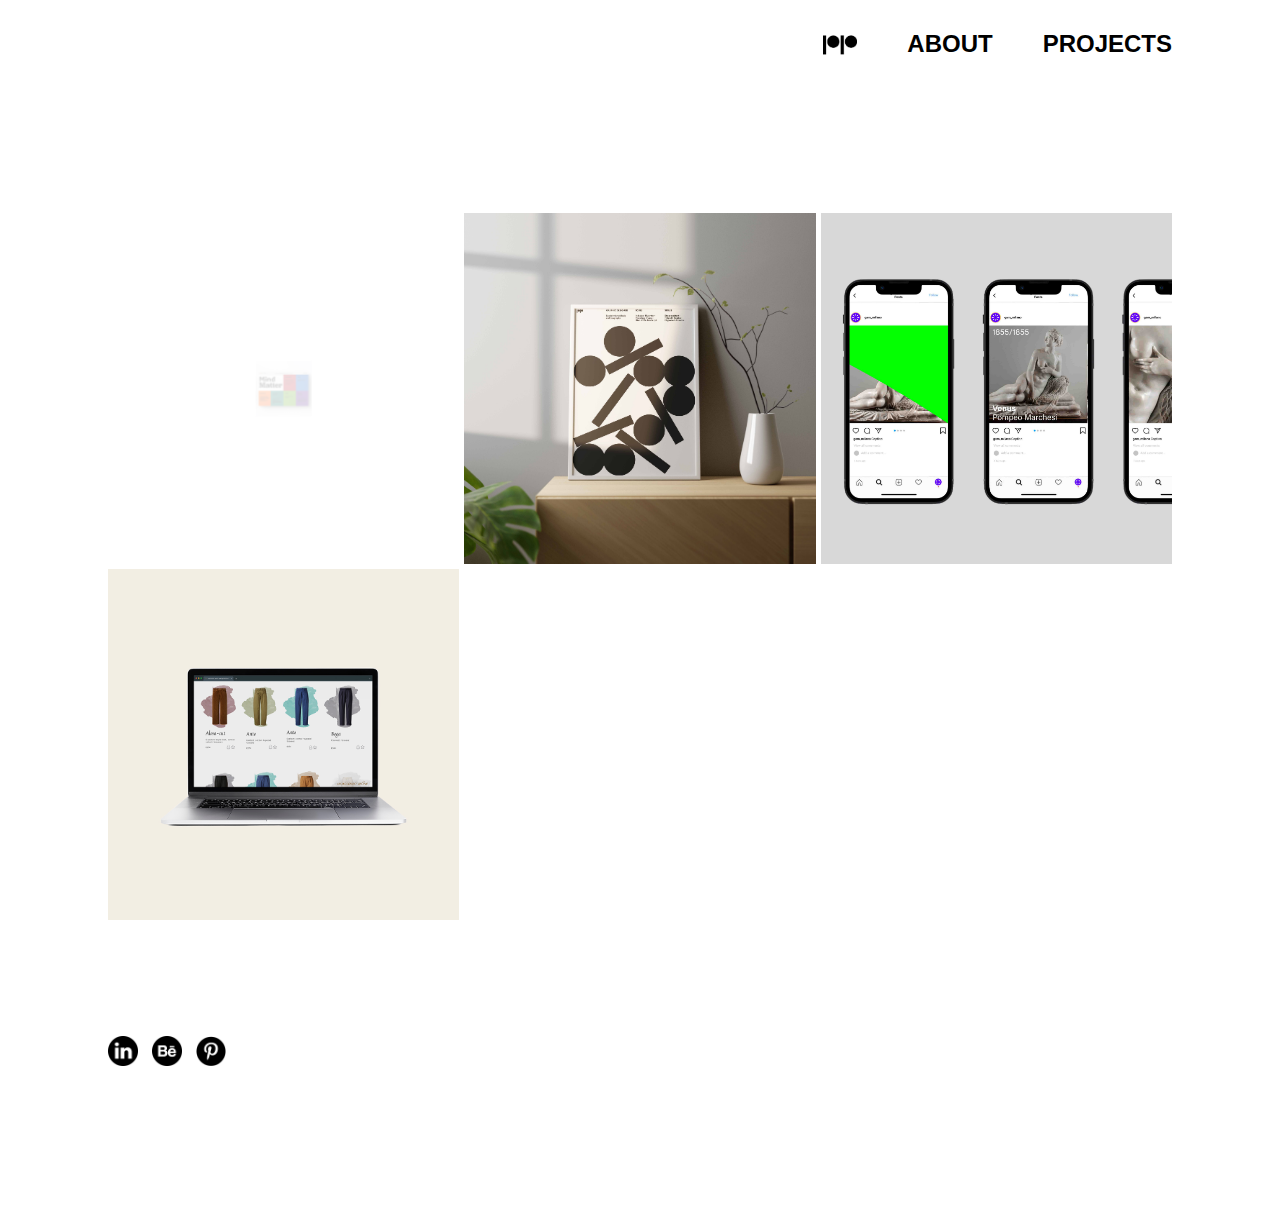
==== index.html @ 02b0bf31 "deleted contact page" ====
<!DOCTYPE html>
<html lang="en">
<head>
  <meta charset="UTF-8">
  <meta http-equiv="X-UA-Compatible" content="IE=edge">
  <meta name="viewport" content="width=device-width, initial-scale=1.0">
  <title>Pauline Peeters</title>
  <link rel="stylesheet" href="style.css">
  <script src="https://cdnjs.cloudflare.com/ajax/libs/gsap/3.10.4/gsap.min.js"></script>
</head>

<div class="wrapper">
<body>
  <header> 
    <nav>
      <a href="index.html"> <img class="logo-header" src="Images/PP/logo.png" alt="pauline peeters"></a>
      <h2><a href="about.html">about</a></h2>
      <h2><a href="index.html">projects</a></h2>
     </nav> 
  </header>

  <main>
    <div class="project-overview"> 
      <img src="Images/MM/COVER.jpg" alt="online magazien - mind matter" class="project-overview-img four">
        <a href="projects/mm.html" class="overlay p4">
          <div class="project-gallery-text"> <div class="hover-title"> Mind Matter </br> 2022 </div> <div class="hover-text"> Printed and online magazine to
            help parents and their children, who struggle with mental health issues. </div></div>
          </a>

        <img src="Images/PP/poster.jpg" alt="personal identity" class="project-overview-img three">
        <a href="projects/pp.html" class="overlay p3">
          <div class="project-gallery-text"> <div class="hover-title"> Personal Identity </br> 2022 </div> <div class="hover-text"> Visual way of expressing my
            personal work. </div></div>
          </a>

        <img src="Images/GAM/COVER.jpg" alt="galleria d'arte moderna new identity" class="project-overview-img two">
        <a href="projects/gam.html" class="overlay p2">
          <div class="project-gallery-text"> <div class="hover-title"> Galleria d'Arte Moderna </br> 2022 </div> <div class="hover-text"> New identity request for the modern
            art museum in Milano. </div></div>
          </a>

        <img src="Images/M/COVER.jpg" alt="redesign of the e-commerce for massimo alba" class="project-overview-img one">
        <a href="projects/m.html" class="overlay p1">
          <div class="project-gallery-text"> <div class="hover-title"> Massimo Alba </br> 2022 </div> <div class="hover-text"> A redesign proposal for the e-commerce of massimoalba.com. </div> </div>
        </a>
    </div>
  </main>

  <footer>
    <ul>
      <li> <a href="https://www.linkedin.com/in/pauline-peeters-bb622120a/" target="_blank"> <img src="icons/LinkdIn.png" alt="LindIn" height="30px"></a></li>
      <li> <a href="https://www.behance.net/ppportfolio" target="_blank"> <img  src="icons/Behance.png" alt="Behance" height="30px"> </a></li>
      <li> <a href="https://www.pinterest.com/paulinepeeterss/_saved/" target="_blank"> <img src="icons/Pinterest.png" alt="Pinterest" height="30px"></a></li>
    </ul>
  </footer>

  <script>
    var gridTimeline = new gsap.timeline();
    gridTimeline.from(".one",{duration: .1,delay: .01, scale: 0, opacity: 0, ease: "ease.out"}),0;
    gridTimeline.from(".two",{duration: .3,delay: .01, scale: 0, opacity: 0, ease: "ease.out"}),0.1;
    gridTimeline.from(".three",{duration: .3,delay: .01, scale: 0, opacity: 0, ease: "ease.out"}),0.2;
    gridTimeline.from(".four",{duration: .3,delay: .01, scale: 0, opacity: 0, ease: "ease.out"}),0.3;
  </script>

</body>
</div>
---- style.css ----
:root {
  --color-purple: blueviolet;
  --font-size-small: 16px;
  --font-size-big: 24px;
}

@media (max-width: 750px) {
  :root {
    --font-size-small: 12px;
    --font-size-big: 20px;
  }
}

.wrapper {
  margin: 100px;
  margin-top: 10px;

  font-family: -apple-system, BlinkMacSystemFont, 'Segoe UI', Roboto, Oxygen, Ubuntu, Cantarell, 'Open Sans', 'Helvetica Neue', sans-serif;
  /* cursor: none; */
}

@media (max-width: 750px) {
  .wrapper {
    margin: 50px;
    margin-top: 5px;
  }
}

header {
  display: block;
  
  padding-left: 20px;
  padding-bottom: 15vh;
}

.logo-header {
  /* display: flex;
  justify-content: flex-start; */
  padding-top: 20px;
  
  height: 30px;
  width: auto;
}

nav {
  display: flex;
  justify-content: flex-end;
} 

@media (max-width: 750px) {
  nav {
    display: block;
    text-align: right;
  }
}

nav a {
  margin-left: 50px;
}

@media (max-width: 750px) {
  nav a {
    margin: 10px;
  }
}

a {
  color: black;
  text-decoration: none;
}

a:hover {
  color: blueviolet;
  text-decoration: none;
}

a:after {
  color: black;
  text-decoration: none;
}

h1 {  
  display: flex;
  flex-flow: column;
  flex-grow: 1;
}

h2 {
  font-size: var(--font-size-big);
  text-transform: uppercase;
  font-weight: bold;
}

.project-overview {
  position: relative;
  display: grid;

  grid-template-columns: repeat(3, 1fr);
  gap: 5px;
}

@media (max-width: 750px) {
  .project-overview {
    grid-template-columns: repeat(1, 1fr);
  }
}

.project-overview-img {
  display: block;
  width: 100%;
}

/* hover on overview */
.overlay {
  position: absolute;

  width: 100%;
  height: 100%;

  background-color: white;
  color: black;
  opacity: 0;
  transition: .5s ease;
}

a:hover .project-gallery-text {
  color: black;
}

.p4 {
  grid-column: 1/2;
  grid-row: 1/2;
}

@media (max-width: 750px) {
  .p4 {
    grid-row: 1/2;
  }
}

.p3 {
  grid-column: 2/3;
  grid-row: 1/2;
}

@media (max-width: 750px) {
  .p3 {
    grid-column: 1/2;
    grid-row: 2/3;
  }
}

.p2 {
  grid-column: 3/4;
  grid-row: 1/2;
}

@media (max-width: 750px) {
  .p2 {
    grid-column: 1/2;
    grid-row: 3/4;
  }
}

.p1 {
  grid-column: 1/2;
  grid-row: 2/3;
}

@media (max-width: 750px) {
  .p1 {
    grid-column: 1/2;
    grid-row: 4/5;
  }
}

.overlay:hover {
  opacity: 1;
}

.project-gallery-text {
  padding: 20px;
  font-size: var(--font-size-small);
}

.hover-title {
  font-weight: bold;
}

.hover-text {
  padding-top: 20px;
}

/* PROJECT PAGE */
img {
  width: 100%;
}

.concept {  
  padding-top: 10vh;
  width: 65%;

  font-size: var(--font-size-big);
}

@media (max-width: 750px) { 
  .concept {  
  width: 100%;
  }
}

/* image grid */
.project-gallery {
  display: grid; 
  width: 100%;

  grid-template-columns: repeat(6, 1fr);
  gap: 20px;
}

.project-gallery-box-one {
  grid-column-start: 1;
  grid-column-end: 7;
}

/* 2 /Images next to eachother */
.project-gallery-box-two-first {
  grid-column-start: 1;
  grid-column-end: 4;
}

.project-gallery-box-two-second {
  grid-column-start: 4;
  grid-column-end: 7;
}

/* 3 /Images next to eachother */
.project-gallery-box-three-first {
  grid-column-start: 1;
  grid-column-end: 3;
}

.project-gallery-box-three-second {
  grid-column-start: 3;
  grid-column-end: 5;
}

.project-gallery-box-three-third {
  grid-column-start: 5;
  grid-column-end: 7;
}

.img-caption {
  margin: 0;
  
  color: rgb(181, 181, 181);
  font-size: 12px;
}

@media (max-width: 750px) { 
  .img-caption {  
    font-size: 9px;
  }
}

.extra-links {
  padding-top: 15vh;
  /* padding-bottom: 25vh; */

  font-size: var(--font-size-big);
  text-align: right;
  line-height: 9px;
}

h3 {
  margin-bottom: 15px;

  font-size: var(--font-size-big);
  text-transform: uppercase;
  font-weight: bold;
}

h4 {
  margin:0;

  font-size: var(--font-size-small);
  text-transform: uppercase;
  font-weight: bold;
}

.about {
  display: flex;
  flex-flow: column;
  flex-grow: 1;

  width: 65%;

  font-size: var(--font-size-big);
}

@media (max-width: 800px) { 
  .about {  
    width: 100%;
  }
}

.info {
  display: grid;

  grid-template-columns: repeat(4, 1fr);
  gap: 50px;

  font-size: var(--font-size-small);
}

@media (max-width: 750px) {
  .info {  
    grid-template-columns: repeat(2, 1fr);
  }
}

.resume{ 
  padding-top: 20vh;
}

.resume p {
  margin-top: 0;
  margin-bottom: 5px;
}

.resume-info {
  padding-bottom: 30px;
}

.resume-info-text {
  padding-top: 15px;
}

footer {
  display: flex;
  padding-top: 50px;

  font-size: 50px;
}

ul {
  list-style-type: none;
  padding: 0;

}

ul li{
  display: inline-table;
}

.previous {
  color: black;
}

.next {
  color: black;
}

@media (max-width: 750px) { 
  .footer {  
    font-size: 9px;
  }
}
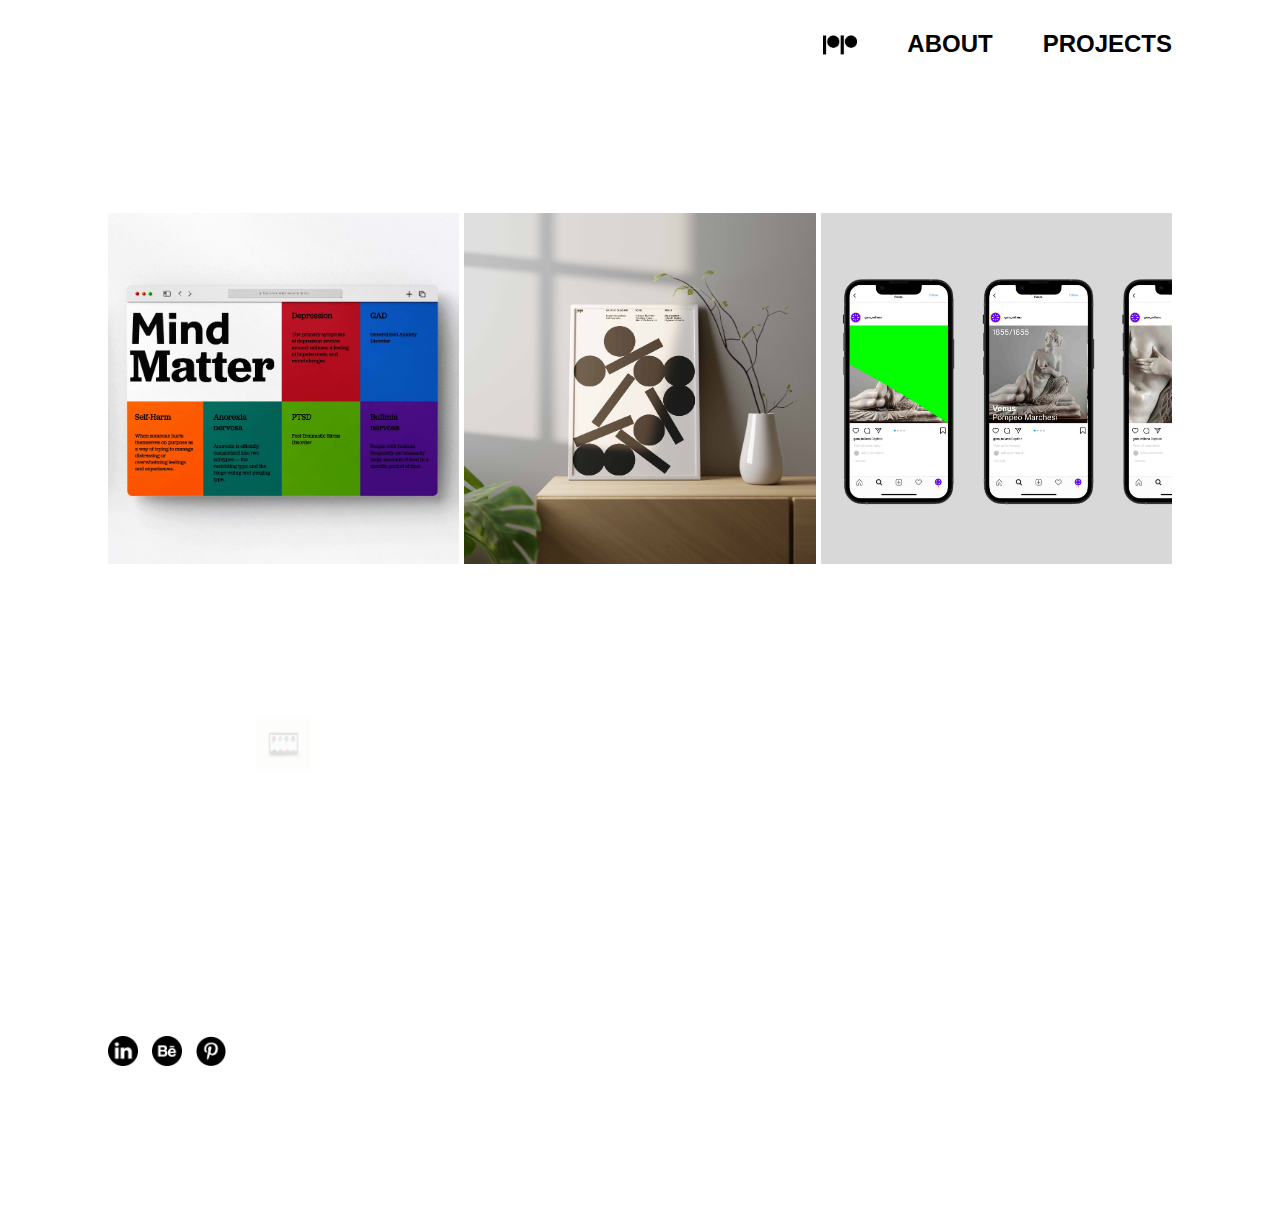
==== commit cd510245: "animation" ====
--- a/index.html
+++ b/index.html
@@ -56,10 +56,10 @@
 
   <script>
     var gridTimeline = new gsap.timeline();
-    gridTimeline.from(".one",{duration: .1,delay: .01, scale: 0, opacity: 0, ease: "ease.out"}),0;
-    gridTimeline.from(".two",{duration: .3,delay: .01, scale: 0, opacity: 0, ease: "ease.out"}),0.1;
-    gridTimeline.from(".three",{duration: .3,delay: .01, scale: 0, opacity: 0, ease: "ease.out"}),0.2;
-    gridTimeline.from(".four",{duration: .3,delay: .01, scale: 0, opacity: 0, ease: "ease.out"}),0.3;
+    gridTimeline.from(".four",{duration: .1,delay: .01, scale: 0, opacity: 0, ease: "ease.out"}),0;
+    gridTimeline.from(".three",{duration: .3,delay: .01, scale: 0, opacity: 0, ease: "ease.out"}),0.1;
+    gridTimeline.from(".two",{duration: .3,delay: .01, scale: 0, opacity: 0, ease: "ease.out"}),0.2;
+    gridTimeline.from(".one",{duration: .3,delay: .01, scale: 0, opacity: 0, ease: "ease.out"}),0.3;
   </script>
 
 </body>
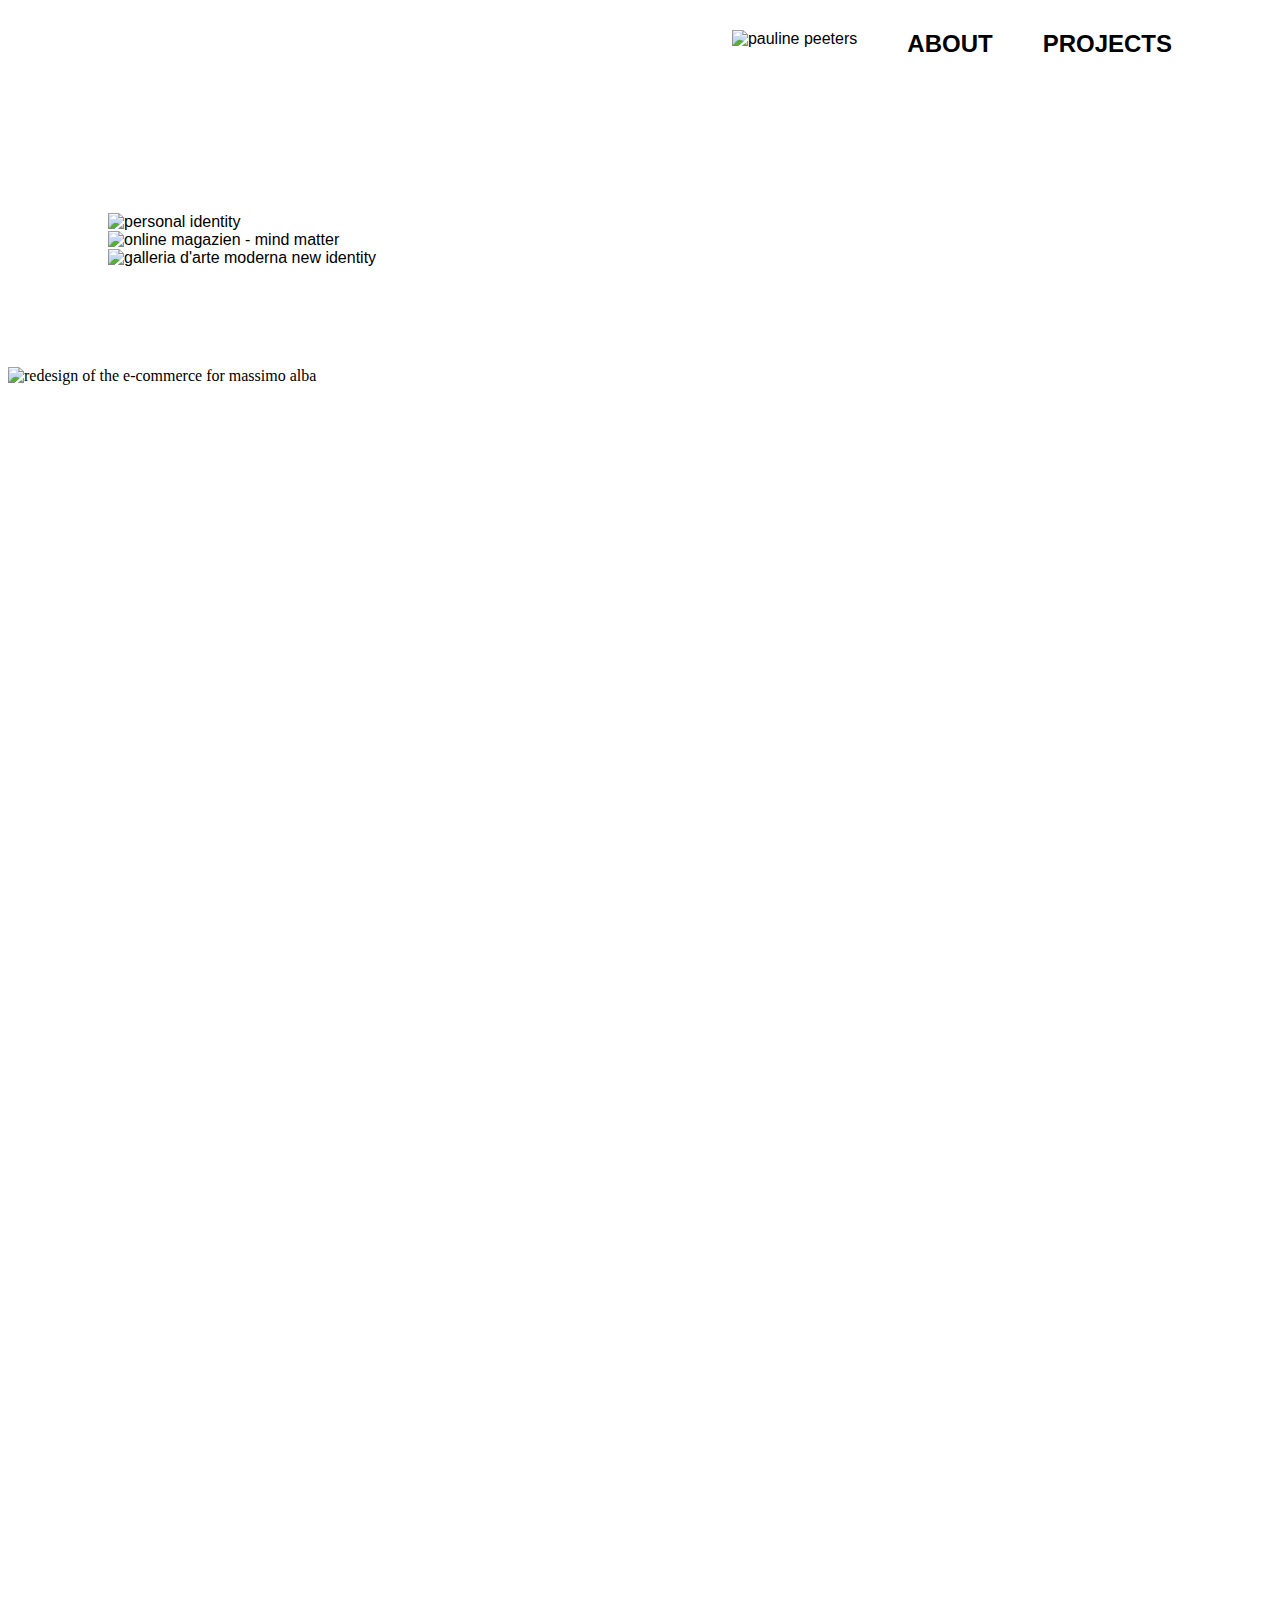
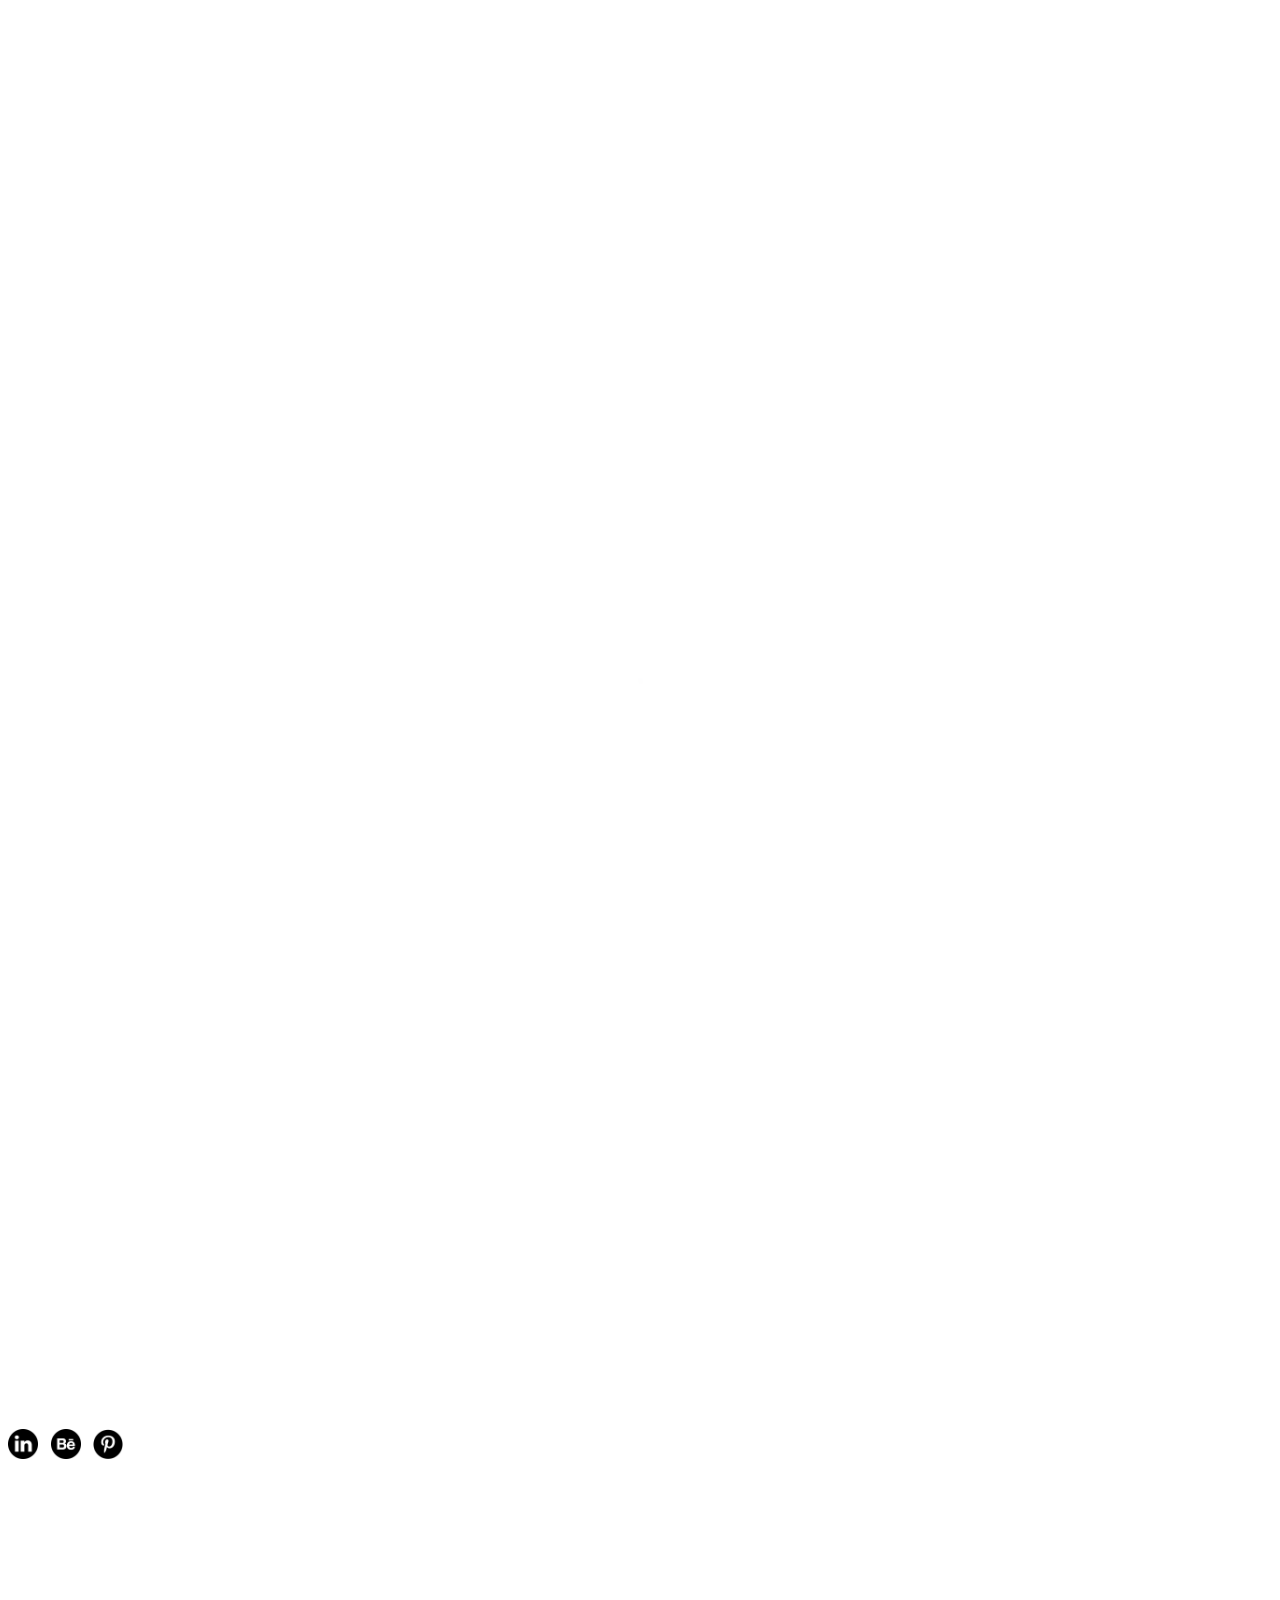
==== commit d2658b1b: "all changes" ====
--- a/index.html
+++ b/index.html
@@ -1,5 +1,6 @@
 <!DOCTYPE html>
 <html lang="en">
+
 <head>
   <meta charset="UTF-8">
   <meta http-equiv="X-UA-Compatible" content="IE=edge">
@@ -9,58 +10,96 @@
   <script src="https://cdnjs.cloudflare.com/ajax/libs/gsap/3.10.4/gsap.min.js"></script>
 </head>
 
-<div class="wrapper">
 <body>
-  <header> 
-    <nav>
-      <a href="index.html"> <img class="logo-header" src="Images/PP/logo.png" alt="pauline peeters"></a>
-      <h2><a href="about.html">about</a></h2>
-      <h2><a href="index.html">projects</a></h2>
-     </nav> 
-  </header>
+  <div class="wrapper">
+    <header>
+      <nav>
+        <a href="index.html"> <img class="logo-header" src="images/PP/logo.png" alt="pauline peeters"></a>
+        <h2><a href="about.html">about</a></h2>
+        <h2><a href="index.html">projects</a></h2>
+      </nav>
+    </header>
 
-  <main>
-    <div class="project-overview"> 
-      <img src="Images/MM/COVER.jpg" alt="online magazien - mind matter" class="project-overview-img four">
-        <a href="projects/mm.html" class="overlay p4">
-          <div class="project-gallery-text"> <div class="hover-title"> Mind Matter </br> 2022 </div> <div class="hover-text"> Printed and online magazine to
-            help parents and their children, who struggle with mental health issues. </div></div>
-          </a>
+    <main>
+      <div class="project-overview">
 
-        <img src="Images/PP/poster.jpg" alt="personal identity" class="project-overview-img three">
-        <a href="projects/pp.html" class="overlay p3">
-          <div class="project-gallery-text"> <div class="hover-title"> Personal Identity </br> 2022 </div> <div class="hover-text"> Visual way of expressing my
-            personal work. </div></div>
-          </a>
+        <img src="images/PP/poster.jpg" alt="personal identity" class="project-overview-img four">
+        <a href="projects/pp.html" class="overlay p5">
+          <div class="project-gallery-text">
+            <div class="hover-title"> Personal Identity </div> 2022
+          </div>
+          <div class="hover-text"> Visual way of expressing my
+            personal work. </div>
+      </div>
+      </a>
 
-        <img src="Images/GAM/COVER.jpg" alt="galleria d'arte moderna new identity" class="project-overview-img two">
-        <a href="projects/gam.html" class="overlay p2">
-          <div class="project-gallery-text"> <div class="hover-title"> Galleria d'Arte Moderna </br> 2022 </div> <div class="hover-text"> New identity request for the modern
-            art museum in Milano. </div></div>
-          </a>
+      <img src="images/MM/COVER.jpg" alt="online magazien - mind matter" class="project-overview-img five">
+      <a href="projects/mm.html" class="overlay p4">
+        <div class="project-gallery-text">
+          <div class="hover-title"> Mind Matter </div>> 2022
+        </div>
+        <div class="hover-text"> Printed and online magazine to
+          help parents and their children, who struggle with mental health issues. </div>
+      </a>
 
-        <img src="Images/M/COVER.jpg" alt="redesign of the e-commerce for massimo alba" class="project-overview-img one">
-        <a href="projects/m.html" class="overlay p1">
-          <div class="project-gallery-text"> <div class="hover-title"> Massimo Alba </br> 2022 </div> <div class="hover-text"> A redesign proposal for the e-commerce of massimoalba.com. </div> </div>
-        </a>
+      <img src="images/GAM/COVER.jpg" alt="galleria d'arte moderna new identity" class="project-overview-img three">
+      <a href="projects/gam.html" class="overlay p3">
+        <div class="project-gallery-text">
+          <div class="hover-title"> Galleria d'Arte Moderna </div> 2022
+        </div>
+        <div class="hover-text"> New identity request for the modern
+          art museum in Milano. </div>
+  </div>
+  </a>
+
+  <img src="images/M/COVER.jpg" alt="redesign of the e-commerce for massimo alba" class="project-overview-img two">
+  <a href="projects/m.html" class="overlay p2">
+    <div class="project-gallery-text">
+      <div class="hover-title"> Massimo Alba </div> 2022
     </div>
+    <div class="hover-text"> A redesign proposal for the e-commerce of massimoalba.com. </div>
+    </div>
+  </a>
+
+  <img src="images/MC/COVER.jpg" alt="identity design for Marie Cuisine" class="project-overview-img one">
+  <a href="projects/mc.html" class="overlay p1">
+    <div class="project-gallery-text">
+      <div class="hover-title"> Marie Cuisine </div> 2021
+    </div>
+    <div class="hover-text"> Visual identity design for an online </div>
+    </div>
+  </a>
+
+  <img src="images/LWL/COVER.jpg" alt="identity redesign for LWL magazine" class="project-overview-img one">
+  <a href="projects/lwl.html" class="overlay p0">
+    <div class="project-gallery-text">
+      <div class="hover-title"> Little White Lies </div> 2020
+    </div>
+    <div class="hover-text"> New identity for the movie magazine,
+      Little White Lies </div>
+    </div>
+  </a>
+  </div>
   </main>
 
   <footer>
     <ul>
-      <li> <a href="https://www.linkedin.com/in/pauline-peeters-bb622120a/" target="_blank"> <img src="icons/LinkdIn.png" alt="LindIn" height="30px"></a></li>
-      <li> <a href="https://www.behance.net/ppportfolio" target="_blank"> <img  src="icons/Behance.png" alt="Behance" height="30px"> </a></li>
-      <li> <a href="https://www.pinterest.com/paulinepeeterss/_saved/" target="_blank"> <img src="icons/Pinterest.png" alt="Pinterest" height="30px"></a></li>
+      <li> <a href="https://www.linkedin.com/in/pauline-peeters-bb622120a/" target="_blank"> <img
+            src="icons/LinkdIn.png" alt="LindIn" height="30px"></a></li>
+      <li> <a href="https://www.behance.net/ppportfolio" target="_blank"> <img src="icons/Behance.png" alt="Behance"
+            height="30px"> </a></li>
+      <li> <a href="https://www.pinterest.com/paulinepeeterss/_saved/" target="_blank"> <img src="icons/Pinterest.png"
+            alt="Pinterest" height="30px"></a></li>
     </ul>
   </footer>
 
   <script>
     var gridTimeline = new gsap.timeline();
-    gridTimeline.from(".four",{duration: .1,delay: .01, scale: 0, opacity: 0, ease: "ease.out"}),0;
-    gridTimeline.from(".three",{duration: .3,delay: .01, scale: 0, opacity: 0, ease: "ease.out"}),0.1;
-    gridTimeline.from(".two",{duration: .3,delay: .01, scale: 0, opacity: 0, ease: "ease.out"}),0.2;
-    gridTimeline.from(".one",{duration: .3,delay: .01, scale: 0, opacity: 0, ease: "ease.out"}),0.3;
+    gridTimeline.from(".four", { duration: .1, delay: .01, scale: 0, opacity: 0, ease: "ease.out" }), 0;
+    gridTimeline.from(".three", { duration: .3, delay: .01, scale: 0, opacity: 0, ease: "ease.out" }), 0.1;
+    gridTimeline.from(".two", { duration: .3, delay: .01, scale: 0, opacity: 0, ease: "ease.out" }), 0.2;
+    gridTimeline.from(".one", { duration: .3, delay: .01, scale: 0, opacity: 0, ease: "ease.out" }), 0.3;
   </script>
 
-</body>
-</div>+  </div>
+</body>--- a/style.css
+++ b/style.css
@@ -16,12 +16,11 @@
   margin-top: 10px;
 
   font-family: -apple-system, BlinkMacSystemFont, 'Segoe UI', Roboto, Oxygen, Ubuntu, Cantarell, 'Open Sans', 'Helvetica Neue', sans-serif;
-  /* cursor: none; */
 }
 
 @media (max-width: 750px) {
   .wrapper {
-    margin: 50px;
+    margin: 30px;
     margin-top: 5px;
   }
 }
@@ -30,7 +29,12 @@
   display: block;
   
   padding-left: 20px;
-  padding-bottom: 15vh;
+}
+
+@media (max-width: 750px) {
+  header {
+    padding: 0;
+  }
 }
 
 .logo-header {
@@ -50,7 +54,7 @@
 @media (max-width: 750px) {
   nav {
     display: block;
-    text-align: right;
+    text-align: left;
   }
 }
 
@@ -93,6 +97,7 @@
 
 .project-overview {
   position: relative;
+  padding-top: 15vh;
   display: grid;
 
   grid-template-columns: repeat(3, 1fr);
@@ -101,7 +106,7 @@
 
 @media (max-width: 750px) {
   .project-overview {
-    grid-template-columns: repeat(1, 1fr);
+    grid-template-columns: repeat(2, 1fr);
   }
 }
 
@@ -123,55 +128,45 @@
   transition: .5s ease;
 }
 
+@media (max-width: 750px) {
+  .overlay {
+    display: none;
+  }
+}
+
 a:hover .project-gallery-text {
   color: black;
 }
 
-.p4 {
+/* placing the hover effect of the project overview images in the correct place of the grid */
+.p5 {
   grid-column: 1/2;
   grid-row: 1/2;
 }
 
-@media (max-width: 750px) {
-  .p4 {
-    grid-row: 1/2;
-  }
-}
-
-.p3 {
+.p4 {
   grid-column: 2/3;
   grid-row: 1/2;
 }
 
-@media (max-width: 750px) {
-  .p3 {
-    grid-column: 1/2;
-    grid-row: 2/3;
-  }
-}
-
-.p2 {
+.p3 {
   grid-column: 3/4;
   grid-row: 1/2;
 }
 
-@media (max-width: 750px) {
-  .p2 {
-    grid-column: 1/2;
-    grid-row: 3/4;
-  }
-}
-
-.p1 {
+.p2 {
   grid-column: 1/2;
   grid-row: 2/3;
 }
 
-@media (max-width: 750px) {
-  .p1 {
-    grid-column: 1/2;
-    grid-row: 4/5;
-  }
+.p1 {
+  grid-column: 2/3;
+  grid-row: 2/3;
+}
+
+.p0 {
+  grid-column: 3/4;
+  grid-row: 2/3;
 }
 
 .overlay:hover {
@@ -197,7 +192,7 @@
 }
 
 .concept {  
-  padding-top: 10vh;
+  padding-top: 10px;
   width: 65%;
 
   font-size: var(--font-size-big);
@@ -205,7 +200,7 @@
 
 @media (max-width: 750px) { 
   .concept {  
-  width: 100%;
+      width: 100%;
   }
 }
 
@@ -223,7 +218,7 @@
   grid-column-end: 7;
 }
 
-/* 2 /Images next to eachother */
+/* 2 /images next to eachother */
 .project-gallery-box-two-first {
   grid-column-start: 1;
   grid-column-end: 4;
@@ -234,7 +229,7 @@
   grid-column-end: 7;
 }
 
-/* 3 /Images next to eachother */
+/* 3 /images next to eachother */
 .project-gallery-box-three-first {
   grid-column-start: 1;
   grid-column-end: 3;
@@ -264,7 +259,9 @@
 }
 
 .extra-links {
-  padding-top: 15vh;
+  padding-top: 10vh;
+  padding-bottom: 10vh;
+
   /* padding-bottom: 25vh; */
 
   font-size: var(--font-size-big);
@@ -275,7 +272,7 @@
 h3 {
   margin-bottom: 15px;
 
-  font-size: var(--font-size-big);
+  font-size: var(--font-size-small);
   text-transform: uppercase;
   font-weight: bold;
 }
@@ -292,6 +289,8 @@
   display: flex;
   flex-flow: column;
   flex-grow: 1;
+  padding-top: 15vh;
+
 
   width: 65%;
 
@@ -315,7 +314,8 @@
 
 @media (max-width: 750px) {
   .info {  
-    grid-template-columns: repeat(2, 1fr);
+    grid-template-columns: repeat(1, 1fr);
+    gap: 0;
   }
 }
 
@@ -346,7 +346,6 @@
 ul {
   list-style-type: none;
   padding: 0;
-
 }
 
 ul li{
@@ -359,10 +358,4 @@
 
 .next {
   color: black;
-}
-
-@media (max-width: 750px) { 
-  .footer {  
-    font-size: 9px;
-  }
-}
+}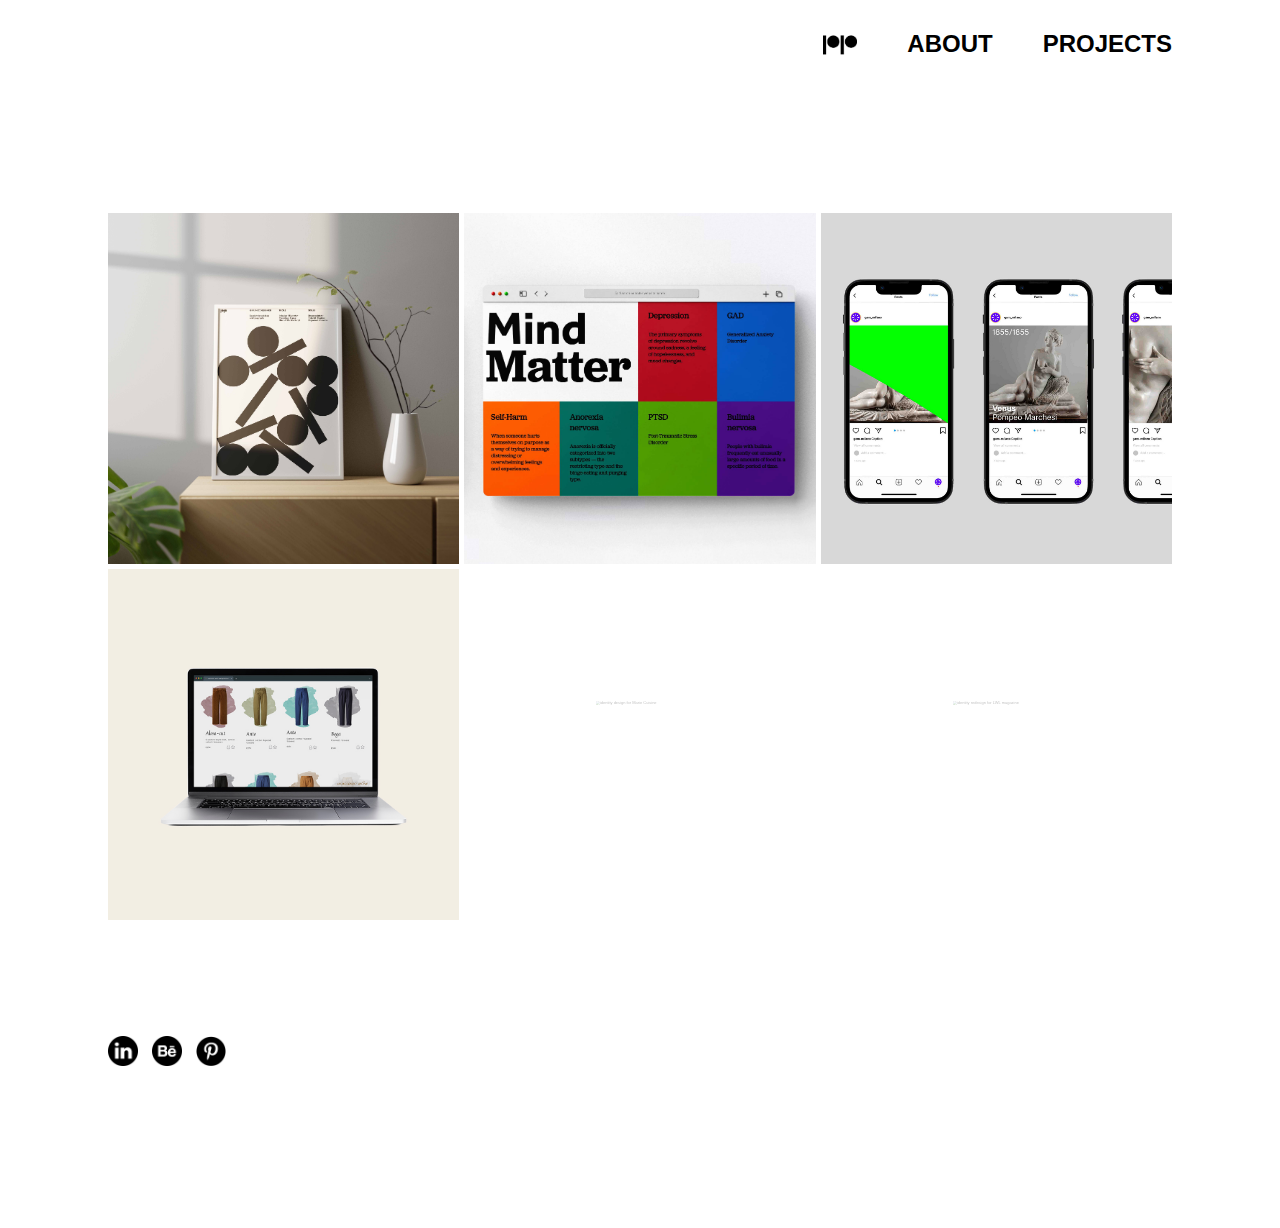
==== commit b452eb21: "overview grid" ====
--- a/index.html
+++ b/index.html
@@ -10,11 +10,12 @@
   <script src="https://cdnjs.cloudflare.com/ajax/libs/gsap/3.10.4/gsap.min.js"></script>
 </head>
 
-<body>
-  <div class="wrapper">
+<div class="wrapper">
+
+  <body>
     <header>
       <nav>
-        <a href="index.html"> <img class="logo-header" src="images/PP/logo.png" alt="pauline peeters"></a>
+        <a href="index.html"> <img class="logo-header" src="Images/PP/logo.png" alt="pauline peeters"></a>
         <h2><a href="about.html">about</a></h2>
         <h2><a href="index.html">projects</a></h2>
       </nav>
@@ -23,83 +24,78 @@
     <main>
       <div class="project-overview">
 
-        <img src="images/PP/poster.jpg" alt="personal identity" class="project-overview-img four">
+        <img src="Images/PP/poster.jpg" alt="personal identity" class="project-overview-img four">
         <a href="projects/pp.html" class="overlay p5">
           <div class="project-gallery-text">
-            <div class="hover-title"> Personal Identity </div> 2022
+            <div class="hover-title"> Personal Identity </br> 2022 </div>
+            <div class="hover-text"> Visual way of expressing my
+              personal work. </div>
           </div>
-          <div class="hover-text"> Visual way of expressing my
-            personal work. </div>
+        </a>
+
+        <img src="Images/MM/COVER.jpg" alt="online magazien - mind matter" class="project-overview-img five">
+        <a href="projects/mm.html" class="overlay p4">
+          <div class="project-gallery-text">
+            <div class="hover-title"> Mind Matter </br> 2022 </div>
+            <div class="hover-text"> Printed and online magazine to
+              help parents and their children, who struggle with mental health issues. </div>
+          </div>
+        </a>
+
+        <img src="Images/GAM/COVER.jpg" alt="galleria d'arte moderna new identity" class="project-overview-img three">
+        <a href="projects/gam.html" class="overlay p3">
+          <div class="project-gallery-text">
+            <div class="hover-title"> Galleria d'Arte Moderna </br> 2022 </div>
+            <div class="hover-text"> New identity request for the modern
+              art museum in Milano. </div>
+          </div>
+        </a>
+
+        <img src="Images/M/COVER.jpg" alt="redesign of the e-commerce for massimo alba"
+          class="project-overview-img two">
+        <a href="projects/m.html" class="overlay p2">
+          <div class="project-gallery-text">
+            <div class="hover-title"> Massimo Alba </br> 2022 </div>
+            <div class="hover-text"> A redesign proposal for the e-commerce of massimoalba.com. </div>
+          </div>
+        </a>
+
+        <img src="Images/MC/COVER.jpg" alt="identity design for Marie Cuisine" class="project-overview-img one">
+        <a href="projects/mc.html" class="overlay p1">
+          <div class="project-gallery-text">
+            <div class="hover-title"> Marie Cuisine </br> 2021 </div>
+            <div class="hover-text"> Visual identity design for an online </div>
+          </div>
+        </a>
+
+        <img src="Images/LWL/COVER.jpg" alt="identity redesign for LWL magazine" class="project-overview-img one">
+        <a href="projects/lwl.html" class="overlay p1">
+          <div class="project-gallery-text">
+            <div class="hover-title"> Little </br> 2021 </div>
+            <div class="hover-text"> Visual identity design for an online </div>
+          </div>
+        </a>
       </div>
-      </a>
+    </main>
 
-      <img src="images/MM/COVER.jpg" alt="online magazien - mind matter" class="project-overview-img five">
-      <a href="projects/mm.html" class="overlay p4">
-        <div class="project-gallery-text">
-          <div class="hover-title"> Mind Matter </div>> 2022
-        </div>
-        <div class="hover-text"> Printed and online magazine to
-          help parents and their children, who struggle with mental health issues. </div>
-      </a>
+    <footer>
+      <ul>
+        <li> <a href="https://www.linkedin.com/in/pauline-peeters-bb622120a/" target="_blank"> <img
+              src="icons/LinkdIn.png" alt="LindIn" width="30px" height="30px"></a></li>
+        <li> <a href="https://www.behance.net/ppportfolio" target="_blank"> <img src="icons/Behance.png" alt="Behance"
+          width="30px" height="30px"> </a></li>
+        <li> <a href="https://www.pinterest.com/paulinepeeterss/_saved/" target="_blank"> <img src="icons/Pinterest.png"
+              alt="Pinterest" width="30px" height="30px"></a></li>
+      </ul>
+    </footer>
 
-      <img src="images/GAM/COVER.jpg" alt="galleria d'arte moderna new identity" class="project-overview-img three">
-      <a href="projects/gam.html" class="overlay p3">
-        <div class="project-gallery-text">
-          <div class="hover-title"> Galleria d'Arte Moderna </div> 2022
-        </div>
-        <div class="hover-text"> New identity request for the modern
-          art museum in Milano. </div>
-  </div>
-  </a>
+    <script>
+      var gridTimeline = new gsap.timeline();
+      gridTimeline.from(".four", { duration: .1, delay: .01, scale: 0, opacity: 0, ease: "ease.out" }), 0;
+      gridTimeline.from(".three", { duration: .3, delay: .01, scale: 0, opacity: 0, ease: "ease.out" }), 0.1;
+      gridTimeline.from(".two", { duration: .3, delay: .01, scale: 0, opacity: 0, ease: "ease.out" }), 0.2;
+      gridTimeline.from(".one", { duration: .3, delay: .01, scale: 0, opacity: 0, ease: "ease.out" }), 0.3;
+    </script>
 
-  <img src="images/M/COVER.jpg" alt="redesign of the e-commerce for massimo alba" class="project-overview-img two">
-  <a href="projects/m.html" class="overlay p2">
-    <div class="project-gallery-text">
-      <div class="hover-title"> Massimo Alba </div> 2022
-    </div>
-    <div class="hover-text"> A redesign proposal for the e-commerce of massimoalba.com. </div>
-    </div>
-  </a>
-
-  <img src="images/MC/COVER.jpg" alt="identity design for Marie Cuisine" class="project-overview-img one">
-  <a href="projects/mc.html" class="overlay p1">
-    <div class="project-gallery-text">
-      <div class="hover-title"> Marie Cuisine </div> 2021
-    </div>
-    <div class="hover-text"> Visual identity design for an online </div>
-    </div>
-  </a>
-
-  <img src="images/LWL/COVER.jpg" alt="identity redesign for LWL magazine" class="project-overview-img one">
-  <a href="projects/lwl.html" class="overlay p0">
-    <div class="project-gallery-text">
-      <div class="hover-title"> Little White Lies </div> 2020
-    </div>
-    <div class="hover-text"> New identity for the movie magazine,
-      Little White Lies </div>
-    </div>
-  </a>
-  </div>
-  </main>
-
-  <footer>
-    <ul>
-      <li> <a href="https://www.linkedin.com/in/pauline-peeters-bb622120a/" target="_blank"> <img
-            src="icons/LinkdIn.png" alt="LindIn" height="30px"></a></li>
-      <li> <a href="https://www.behance.net/ppportfolio" target="_blank"> <img src="icons/Behance.png" alt="Behance"
-            height="30px"> </a></li>
-      <li> <a href="https://www.pinterest.com/paulinepeeterss/_saved/" target="_blank"> <img src="icons/Pinterest.png"
-            alt="Pinterest" height="30px"></a></li>
-    </ul>
-  </footer>
-
-  <script>
-    var gridTimeline = new gsap.timeline();
-    gridTimeline.from(".four", { duration: .1, delay: .01, scale: 0, opacity: 0, ease: "ease.out" }), 0;
-    gridTimeline.from(".three", { duration: .3, delay: .01, scale: 0, opacity: 0, ease: "ease.out" }), 0.1;
-    gridTimeline.from(".two", { duration: .3, delay: .01, scale: 0, opacity: 0, ease: "ease.out" }), 0.2;
-    gridTimeline.from(".one", { duration: .3, delay: .01, scale: 0, opacity: 0, ease: "ease.out" }), 0.3;
-  </script>
-
-  </div>
-</body>+  </body>
+</div>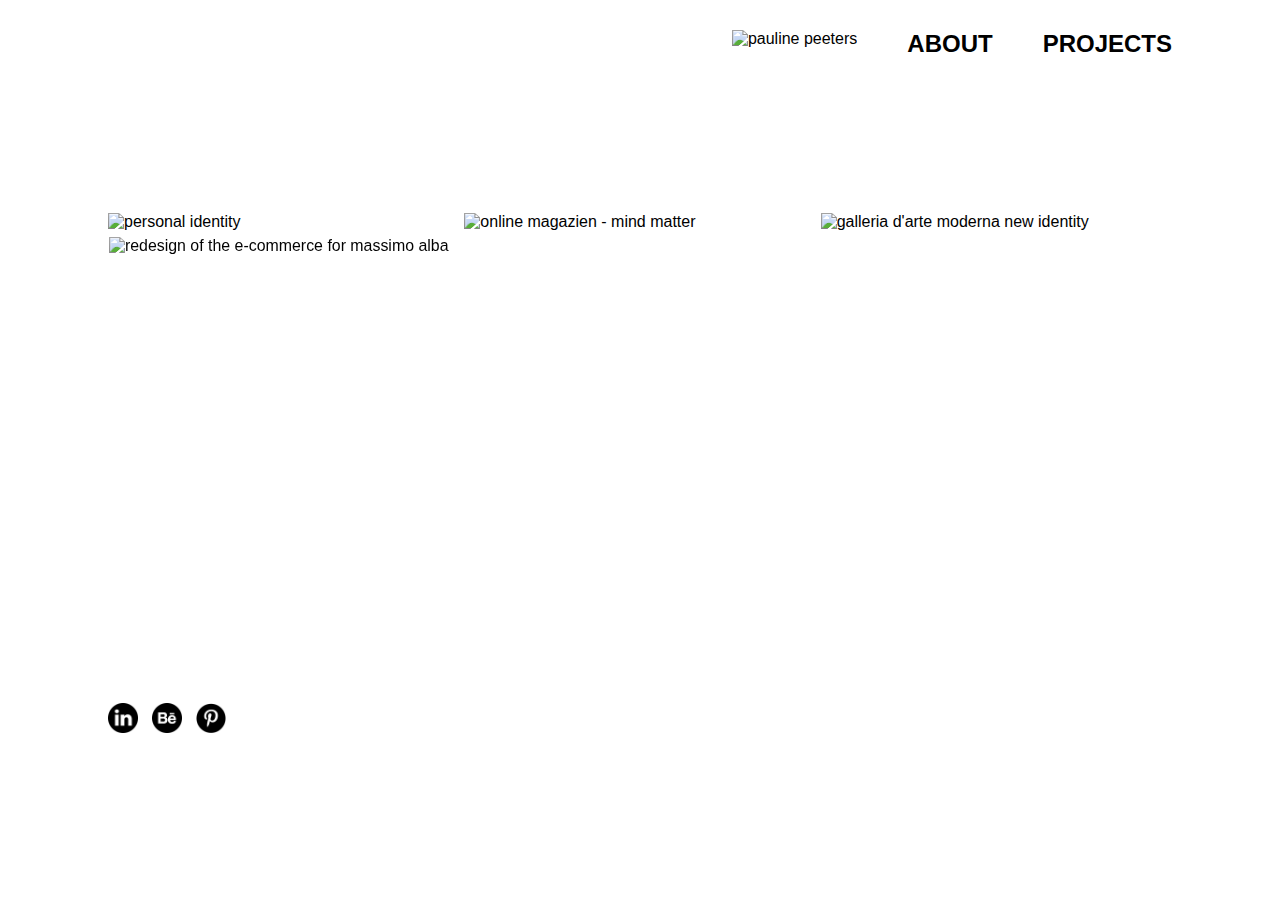
==== commit 350cc48f: "img" ====
--- a/index.html
+++ b/index.html
@@ -15,7 +15,7 @@
   <body>
     <header>
       <nav>
-        <a href="index.html"> <img class="logo-header" src="Images/PP/logo.png" alt="pauline peeters"></a>
+        <a href="index.html"> <img class="logo-header" src="images/PP/logo.png" alt="pauline peeters"></a>
         <h2><a href="about.html">about</a></h2>
         <h2><a href="index.html">projects</a></h2>
       </nav>
@@ -24,7 +24,7 @@
     <main>
       <div class="project-overview">
 
-        <img src="Images/PP/poster.jpg" alt="personal identity" class="project-overview-img four">
+        <img src="images/PP/poster.jpg" alt="personal identity" class="project-overview-img four">
         <a href="projects/pp.html" class="overlay p5">
           <div class="project-gallery-text">
             <div class="hover-title"> Personal Identity </br> 2022 </div>
@@ -33,7 +33,7 @@
           </div>
         </a>
 
-        <img src="Images/MM/COVER.jpg" alt="online magazien - mind matter" class="project-overview-img five">
+        <img src="images/MM/COVER.jpg" alt="online magazien - mind matter" class="project-overview-img five">
         <a href="projects/mm.html" class="overlay p4">
           <div class="project-gallery-text">
             <div class="hover-title"> Mind Matter </br> 2022 </div>
@@ -42,7 +42,7 @@
           </div>
         </a>
 
-        <img src="Images/GAM/COVER.jpg" alt="galleria d'arte moderna new identity" class="project-overview-img three">
+        <img src="images/GAM/COVER.jpg" alt="galleria d'arte moderna new identity" class="project-overview-img three">
         <a href="projects/gam.html" class="overlay p3">
           <div class="project-gallery-text">
             <div class="hover-title"> Galleria d'Arte Moderna </br> 2022 </div>
@@ -51,7 +51,7 @@
           </div>
         </a>
 
-        <img src="Images/M/COVER.jpg" alt="redesign of the e-commerce for massimo alba"
+        <img src="images/M/COVER.jpg" alt="redesign of the e-commerce for massimo alba"
           class="project-overview-img two">
         <a href="projects/m.html" class="overlay p2">
           <div class="project-gallery-text">
@@ -60,7 +60,7 @@
           </div>
         </a>
 
-        <img src="Images/MC/COVER.jpg" alt="identity design for Marie Cuisine" class="project-overview-img one">
+        <img src="images/MC/COVER.jpg" alt="identity design for Marie Cuisine" class="project-overview-img one">
         <a href="projects/mc.html" class="overlay p1">
           <div class="project-gallery-text">
             <div class="hover-title"> Marie Cuisine </br> 2021 </div>
@@ -68,7 +68,7 @@
           </div>
         </a>
 
-        <img src="Images/LWL/COVER.jpg" alt="identity redesign for LWL magazine" class="project-overview-img one">
+        <img src="images/LWL/COVER.jpg" alt="identity redesign for LWL magazine" class="project-overview-img one">
         <a href="projects/lwl.html" class="overlay p1">
           <div class="project-gallery-text">
             <div class="hover-title"> Little </br> 2021 </div>
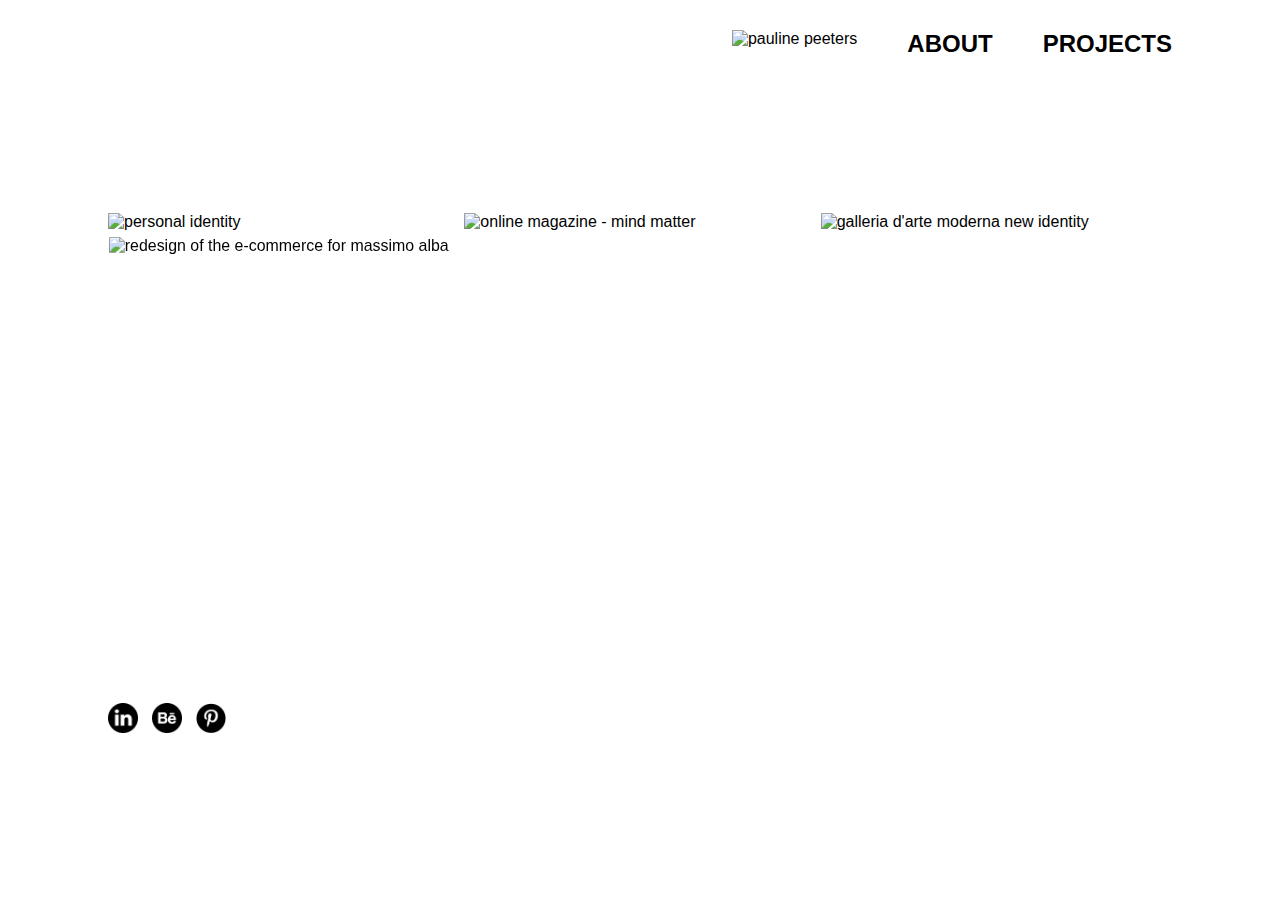
==== commit e0f56bd0: "Update index.html" ====
--- a/index.html
+++ b/index.html
@@ -27,16 +27,16 @@
         <img src="images/PP/poster.jpg" alt="personal identity" class="project-overview-img four">
         <a href="projects/pp.html" class="overlay p5">
           <div class="project-gallery-text">
-            <div class="hover-title"> Personal Identity </br> 2022 </div>
+            <div class="hover-title"> Personal Identity </div> 2022
             <div class="hover-text"> Visual way of expressing my
               personal work. </div>
           </div>
         </a>
 
-        <img src="images/MM/COVER.jpg" alt="online magazien - mind matter" class="project-overview-img five">
+        <img src="images/MM/COVER.jpg" alt="online magazine - mind matter" class="project-overview-img five">
         <a href="projects/mm.html" class="overlay p4">
           <div class="project-gallery-text">
-            <div class="hover-title"> Mind Matter </br> 2022 </div>
+            <div class="hover-title"> Mind Matter </div> 2022
             <div class="hover-text"> Printed and online magazine to
               help parents and their children, who struggle with mental health issues. </div>
           </div>
@@ -45,7 +45,7 @@
         <img src="images/GAM/COVER.jpg" alt="galleria d'arte moderna new identity" class="project-overview-img three">
         <a href="projects/gam.html" class="overlay p3">
           <div class="project-gallery-text">
-            <div class="hover-title"> Galleria d'Arte Moderna </br> 2022 </div>
+            <div class="hover-title"> Galleria d'Arte Moderna </div> 2022
             <div class="hover-text"> New identity request for the modern
               art museum in Milano. </div>
           </div>
@@ -55,23 +55,23 @@
           class="project-overview-img two">
         <a href="projects/m.html" class="overlay p2">
           <div class="project-gallery-text">
-            <div class="hover-title"> Massimo Alba </br> 2022 </div>
+            <div class="hover-title"> Massimo Alba </div> 2022
             <div class="hover-text"> A redesign proposal for the e-commerce of massimoalba.com. </div>
           </div>
         </a>
 
-        <img src="images/MC/COVER.jpg" alt="identity design for Marie Cuisine" class="project-overview-img one">
+        <img src="images/MC/COVER.jpg" alt="identity design for marie cuisine" class="project-overview-img one">
         <a href="projects/mc.html" class="overlay p1">
           <div class="project-gallery-text">
-            <div class="hover-title"> Marie Cuisine </br> 2021 </div>
+            <div class="hover-title"> Marie Cuisine </div> 2021
             <div class="hover-text"> Visual identity design for an online </div>
           </div>
         </a>
 
         <img src="images/LWL/COVER.jpg" alt="identity redesign for LWL magazine" class="project-overview-img one">
-        <a href="projects/lwl.html" class="overlay p1">
+        <a href="projects/lwl.html" class="overlay p0">
           <div class="project-gallery-text">
-            <div class="hover-title"> Little </br> 2021 </div>
+            <div class="hover-title"> Little White Lies</div> 2021
             <div class="hover-text"> Visual identity design for an online </div>
           </div>
         </a>
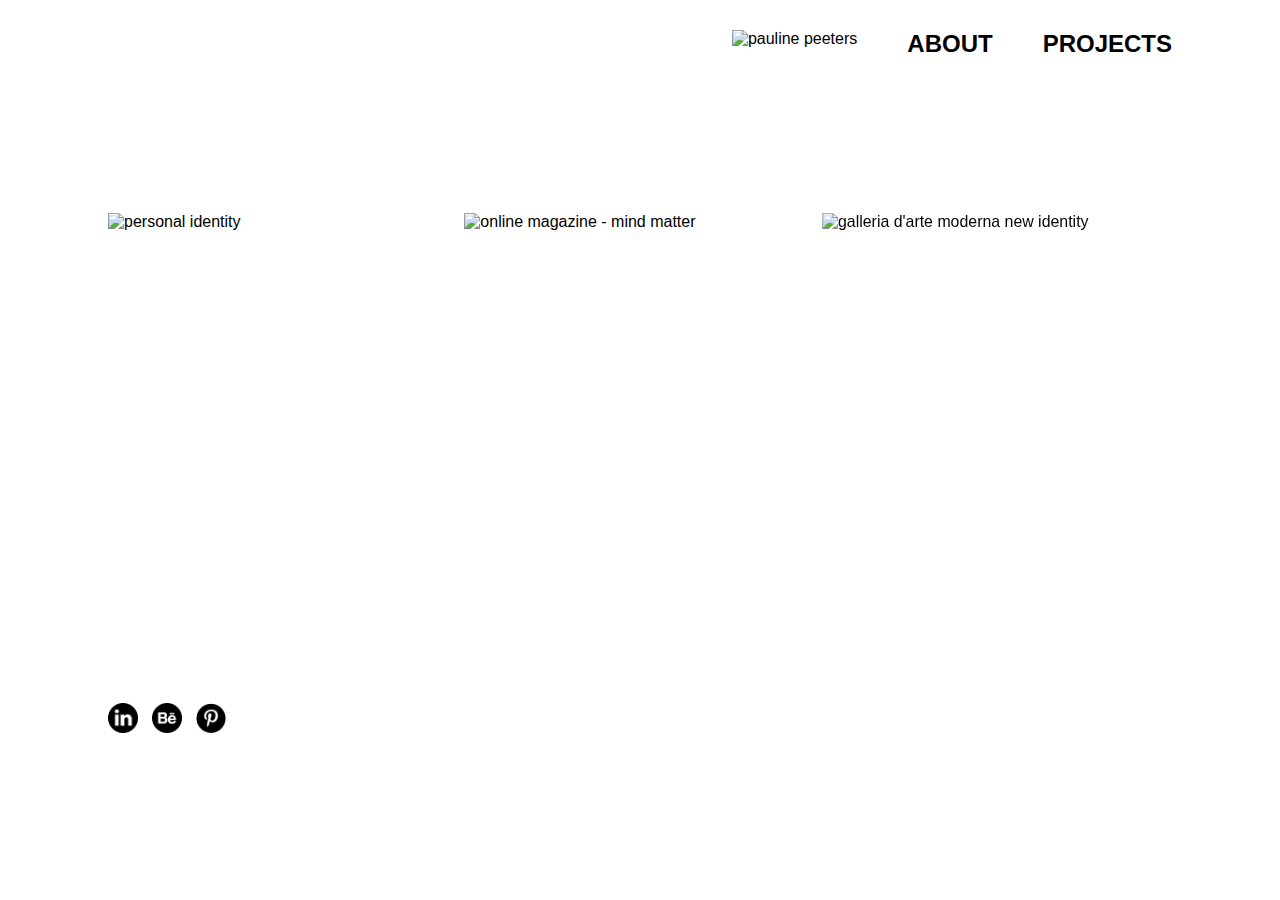
==== commit 2f8491a4: "readme" ====
--- a/index.html
+++ b/index.html
@@ -24,7 +24,7 @@
     <main>
       <div class="project-overview">
 
-        <img src="images/PP/poster.jpg" alt="personal identity" class="project-overview-img four">
+        <img src="images/PP/poster.jpg" alt="personal identity" class="project-overview-img five">
         <a href="projects/pp.html" class="overlay p5">
           <div class="project-gallery-text">
             <div class="hover-title"> Personal Identity </div> 2022
@@ -33,7 +33,7 @@
           </div>
         </a>
 
-        <img src="images/MM/COVER.jpg" alt="online magazine - mind matter" class="project-overview-img five">
+        <img src="images/MM/COVER.jpg" alt="online magazine - mind matter" class="project-overview-img four">
         <a href="projects/mm.html" class="overlay p4">
           <div class="project-gallery-text">
             <div class="hover-title"> Mind Matter </div> 2022
@@ -68,7 +68,7 @@
           </div>
         </a>
 
-        <img src="images/LWL/COVER.jpg" alt="identity redesign for LWL magazine" class="project-overview-img one">
+        <img src="images/LWL/COVER.jpg" alt="identity redesign for LWL magazine" class="project-overview-img zero">
         <a href="projects/lwl.html" class="overlay p0">
           <div class="project-gallery-text">
             <div class="hover-title"> Little White Lies</div> 2021
@@ -91,10 +91,12 @@
 
     <script>
       var gridTimeline = new gsap.timeline();
-      gridTimeline.from(".four", { duration: .1, delay: .01, scale: 0, opacity: 0, ease: "ease.out" }), 0;
-      gridTimeline.from(".three", { duration: .3, delay: .01, scale: 0, opacity: 0, ease: "ease.out" }), 0.1;
-      gridTimeline.from(".two", { duration: .3, delay: .01, scale: 0, opacity: 0, ease: "ease.out" }), 0.2;
-      gridTimeline.from(".one", { duration: .3, delay: .01, scale: 0, opacity: 0, ease: "ease.out" }), 0.3;
+      gridTimeline.from(".five", { duration: .3, delay: .01, scale: 0, opacity: 0, ease: "ease.out" }), 0;
+      gridTimeline.from(".four", { duration: .1, delay: .01, scale: 0, opacity: 0, ease: "ease.out" }), 0.1;
+      gridTimeline.from(".three", { duration: .3, delay: .01, scale: 0, opacity: 0, ease: "ease.out" }), 0.2;
+      gridTimeline.from(".two", { duration: .3, delay: .01, scale: 0, opacity: 0, ease: "ease.out" }), 0.3;
+      gridTimeline.from(".one", { duration: .3, delay: .01, scale: 0, opacity: 0, ease: "ease.out" }), 0.4;
+      gridTimeline.from(".zero", { duration: .3, delay: .01, scale: 0, opacity: 0, ease: "ease.out" }), 0.5;
     </script>
 
   </body>
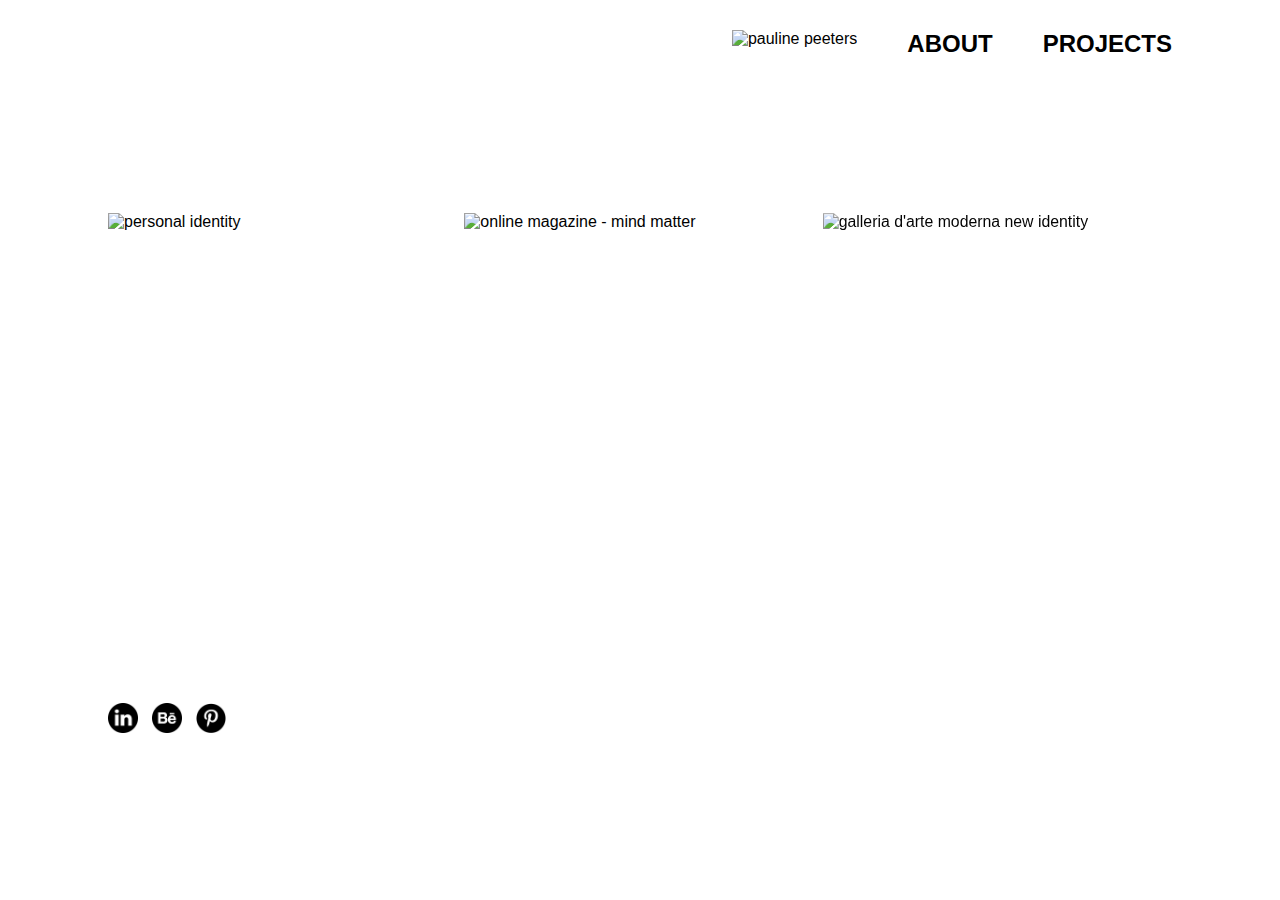
==== commit e3e73096: "Update index.html" ====
--- a/index.html
+++ b/index.html
@@ -42,7 +42,7 @@
           </div>
         </a>
 
-        <img src="images/GAM/COVER.jpg" alt="galleria d'arte moderna new identity" class="project-overview-img three">
+        <img src="/images/GAM/COVER.jpg" alt="galleria d'arte moderna new identity" class="project-overview-img three">
         <a href="projects/gam.html" class="overlay p3">
           <div class="project-gallery-text">
             <div class="hover-title"> Galleria d'Arte Moderna </div> 2022
